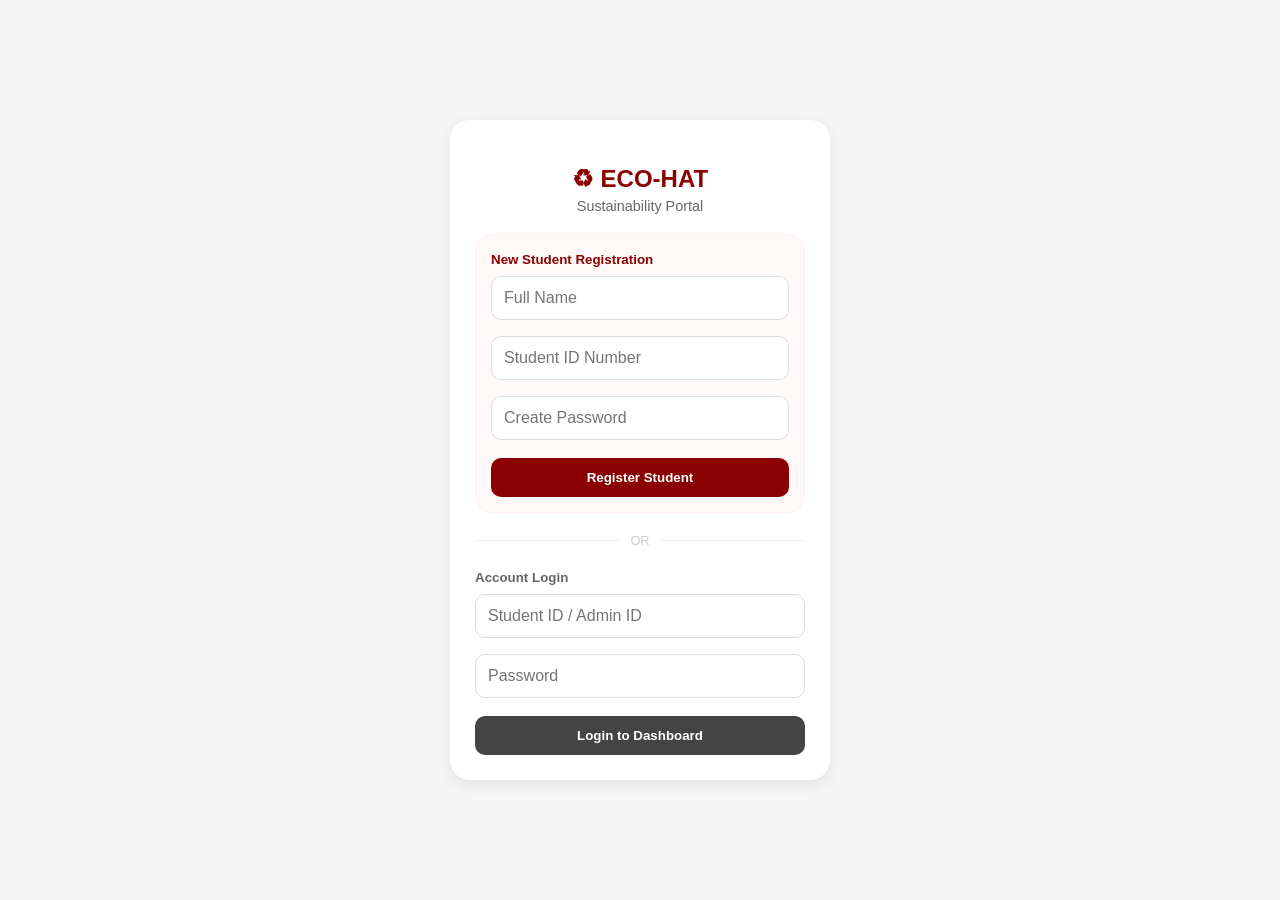
==== index.html @ 0f217b46 "Pushed for initial trial deployment, subject for further changes and development." ====
<!DOCTYPE html>
<html lang="en">
<head>
    <meta charset="UTF-8">
    <meta name="viewport" content="width=device-width, initial-scale=1.0">
    <title>ECO-HAT | Login</title>
    <link rel="stylesheet" href="css/styles.css">
    <style>
        :root { 
            --primary-red: #8B0000; 
            --bg-gray: #f5f5f5; 
            --card-shadow: 0 4px 15px rgba(0,0,0,0.08); 
        }

        body { 
            font-family: 'Segoe UI', sans-serif; 
            margin: 0; 
            background: var(--bg-gray); 
            display: flex; 
            justify-content: center; 
            align-items: center; 
            min-height: 100vh; 
        }

        .card { 
            background: white; 
            padding: 25px; 
            border-radius: 20px; 
            box-shadow: var(--card-shadow); 
            width: 90%; 
            max-width: 380px; 
            box-sizing: border-box;
        }

        input { 
            width: 100%; 
            padding: 12px; 
            margin: 8px 0; 
            border-radius: 10px; 
            border: 1px solid #ddd; 
            box-sizing: border-box;
            font-size: 16px; /* Prevents auto-zoom on mobile */
        }

        button { 
            width: 100%; 
            padding: 12px; 
            border: none; 
            border-radius: 10px; 
            cursor: pointer; 
            font-weight: bold; 
        }

        .divider { display: flex; align-items: center; margin: 20px 0; color: #ccc; font-size: 0.8rem; }
        .divider hr { flex: 1; border: 0; border-top: 1px solid #eee; }

        @media (max-width: 480px) {
            .card { padding: 20px; }
            h2 { font-size: 1.4rem; }
        }
    </style>
</head>
<body>
    <div class="card">
        <h2 style="text-align: center; color: var(--primary-red); margin-bottom: 5px;">♻ ECO-HAT</h2>
        <p style="text-align: center; color: #666; font-size: 0.9rem; margin-top: 0;">Sustainability Portal</p>
        
        <div style="margin-top: 20px;">
            <div style="background: #fff8f8; padding: 15px; border-radius: 15px; border: 1px solid #fee;">
                <small style="color: var(--primary-red); font-weight: bold;">New Student Registration</small>
                <input id="reg-name" type="text" placeholder="Full Name">
                <input id="reg-id" type="text" placeholder="Student ID Number">
                <input id="reg-pass" type="password" placeholder="Create Password">
                <button id="reg-btn" style="background: var(--primary-red); color: white; margin-top: 10px;">Register Student</button>
            </div>
            
            <div class="divider"><hr><span style="padding:0 10px;">OR</span><hr></div>
            
            <small style="color: #666; font-weight: bold;">Account Login</small>
            <input id="login-id" type="text" placeholder="Student ID / Admin ID">
            <input id="login-pass" type="password" placeholder="Password">
            <button id="login-btn" style="background: #444; margin-top: 10px; color: white;">Login to Dashboard</button>
        </div>
    </div>

    <script type="module">
        import User from './js/models/User.js';
        import Storage from './js/services/Storage.js';

        // --- REGISTRATION LOGIC ---
        document.getElementById('reg-btn').addEventListener('click', async () => {
            const name = document.getElementById("reg-name").value.trim();
            const id = document.getElementById("reg-id").value.trim();
            const pass = document.getElementById("reg-pass").value.trim();
            if(!name || !id || !pass) return alert("Fill all fields");

            const btn = document.getElementById('reg-btn');
            try {
                btn.textContent = "Registering...";
                btn.disabled = true;

                const newUser = new User(name, id, pass);
                await Storage.register(newUser); // Waits for Railway API
                
                alert("Registered! You can now login.");
                document.querySelectorAll('input').forEach(i => i.value = "");
            } catch (e) { 
                alert(e.message); 
            } finally {
                btn.textContent = "Register Student";
                btn.disabled = false;
            }
        });

        // --- LOGIN LOGIC ---
        document.getElementById('login-btn').addEventListener('click', async () => {
            const idInput = document.getElementById("login-id").value.trim();
            const passInput = document.getElementById("login-pass").value.trim();

            if (idInput.toUpperCase() === "ADMIN" && passInput === "ECOHAT2026") {
                window.location.href = "admin.html";
                return; 
            }

            const btn = document.getElementById('login-btn');
            try {
                btn.textContent = "Logging in...";
                btn.disabled = true;

                await Storage.login(idInput, passInput); // Waits for Railway API
                window.location.href = "dashboard.html"; 
            } catch (e) { 
                alert(e.message); 
            } finally {
                btn.textContent = "Login to Dashboard";
                btn.disabled = false;
            }
        });
    </script>
</body>
</html>
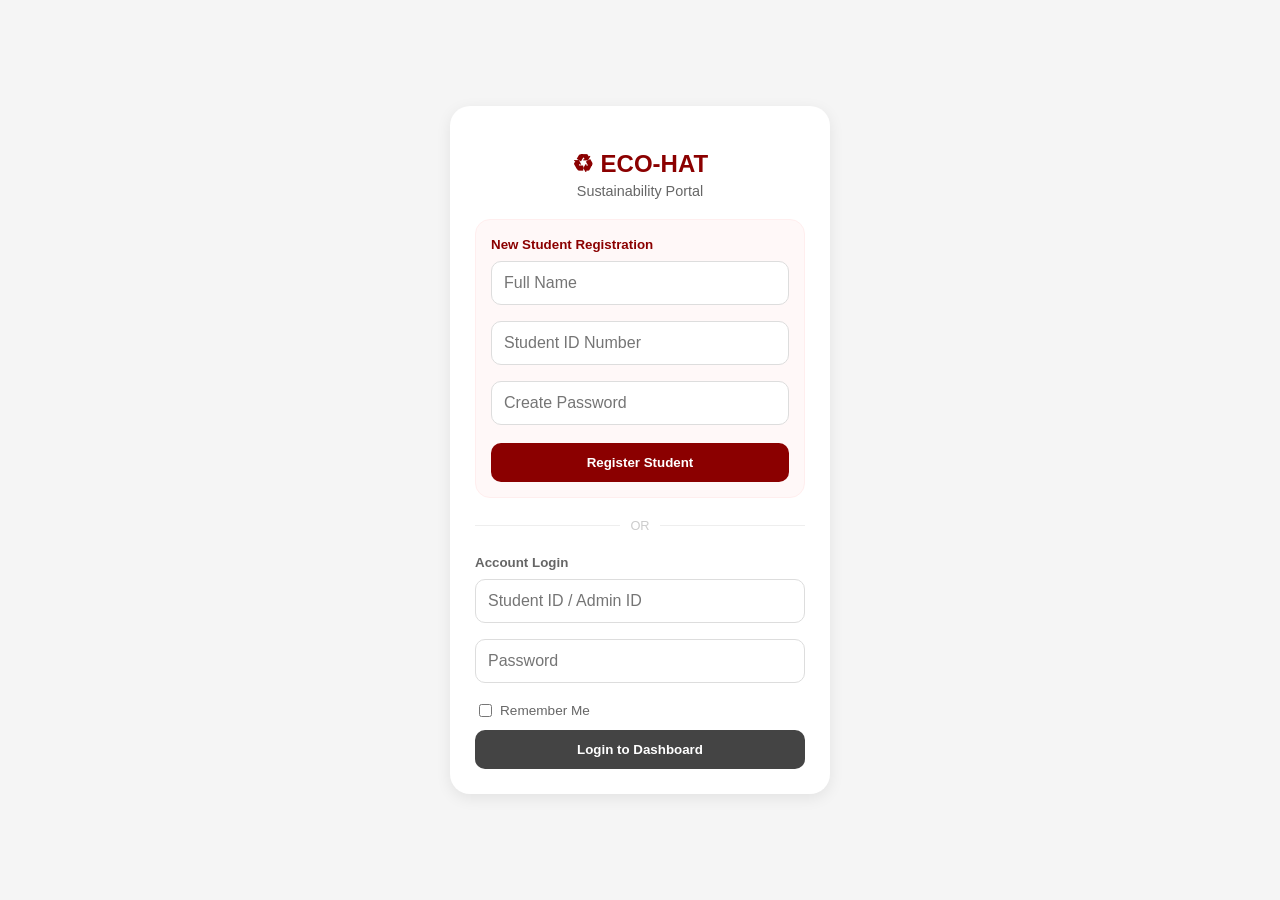
==== commit 60503ddd: "Enhance admin and login functionality: implement logout logic, add remember me feature, and improve " ====
--- a/index.html
+++ b/index.html
@@ -3,8 +3,8 @@
 <head>
     <meta charset="UTF-8">
     <meta name="viewport" content="width=device-width, initial-scale=1.0">
-    <title>ECO-HAT | Login</title>
-    <link rel="stylesheet" href="css/styles.css">
+    <title>ECO-HAT | Sustainability Portal</title>
+    <link rel="stylesheet" href="js/css/styles.css">
     <style>
         :root { 
             --primary-red: #8B0000; 
@@ -32,14 +32,14 @@
             box-sizing: border-box;
         }
 
-        input { 
+        input[type="text"], input[type="password"] { 
             width: 100%; 
             padding: 12px; 
             margin: 8px 0; 
             border-radius: 10px; 
             border: 1px solid #ddd; 
             box-sizing: border-box;
-            font-size: 16px; /* Prevents auto-zoom on mobile */
+            font-size: 16px; 
         }
 
         button { 
@@ -49,6 +49,19 @@
             border-radius: 10px; 
             cursor: pointer; 
             font-weight: bold; 
+        }
+
+        .login-options {
+            display: flex;
+            align-items: center;
+            margin: 10px 0;
+            font-size: 0.85rem;
+            color: #666;
+        }
+
+        .login-options input {
+            width: auto;
+            margin-right: 8px;
         }
 
         .divider { display: flex; align-items: center; margin: 20px 0; color: #ccc; font-size: 0.8rem; }
@@ -66,6 +79,7 @@
         <p style="text-align: center; color: #666; font-size: 0.9rem; margin-top: 0;">Sustainability Portal</p>
         
         <div style="margin-top: 20px;">
+            <!-- Registration Section -->
             <div style="background: #fff8f8; padding: 15px; border-radius: 15px; border: 1px solid #fee;">
                 <small style="color: var(--primary-red); font-weight: bold;">New Student Registration</small>
                 <input id="reg-name" type="text" placeholder="Full Name">
@@ -76,10 +90,18 @@
             
             <div class="divider"><hr><span style="padding:0 10px;">OR</span><hr></div>
             
+            <!-- Login Section -->
             <small style="color: #666; font-weight: bold;">Account Login</small>
             <input id="login-id" type="text" placeholder="Student ID / Admin ID">
             <input id="login-pass" type="password" placeholder="Password">
-            <button id="login-btn" style="background: #444; margin-top: 10px; color: white;">Login to Dashboard</button>
+            
+            <div class="login-options">
+                <label style="display: flex; align-items: center; cursor: pointer;">
+                    <input type="checkbox" id="rememberMe"> Remember Me
+                </label>
+            </div>
+            
+            <button id="login-btn" style="background: #444; color: white;">Login to Dashboard</button>
         </div>
     </div>
 
@@ -87,23 +109,39 @@
         import User from './js/models/User.js';
         import Storage from './js/services/Storage.js';
 
+        // --- AUTO-LOGIN CHECK ---
+        window.addEventListener('load', () => {
+            // Using 'currentUser' so it matches the rest of the application
+            const savedSession = localStorage.getItem('currentUser') || sessionStorage.getItem('currentUser');
+            if (savedSession) {
+                const user = JSON.parse(savedSession);
+                // Redirect based on saved role
+                window.location.href = user.role === "admin" ? "admin.html" : "dashboard.html";
+            }
+        });
+
         // --- REGISTRATION LOGIC ---
         document.getElementById('reg-btn').addEventListener('click', async () => {
             const name = document.getElementById("reg-name").value.trim();
             const id = document.getElementById("reg-id").value.trim();
             const pass = document.getElementById("reg-pass").value.trim();
+            
             if(!name || !id || !pass) return alert("Fill all fields");
+
+            const namePattern = /^[a-zA-Z\s.]+$/;
+            if (!namePattern.test(name)) return alert("Invalid Name!");
+
+            const idPattern = /^\d{4}-\d{5}-BN-\d$/;
+            if (!idPattern.test(id)) return alert("Invalid ID format!");
 
             const btn = document.getElementById('reg-btn');
             try {
                 btn.textContent = "Registering...";
                 btn.disabled = true;
-
                 const newUser = new User(name, id, pass);
-                await Storage.register(newUser); // Waits for Railway API
-                
+                await Storage.register(newUser); 
                 alert("Registered! You can now login.");
-                document.querySelectorAll('input').forEach(i => i.value = "");
+                document.querySelectorAll('input:not([type="checkbox"])').forEach(i => i.value = "");
             } catch (e) { 
                 alert(e.message); 
             } finally {
@@ -116,19 +154,31 @@
         document.getElementById('login-btn').addEventListener('click', async () => {
             const idInput = document.getElementById("login-id").value.trim();
             const passInput = document.getElementById("login-pass").value.trim();
-
-            if (idInput.toUpperCase() === "ADMIN" && passInput === "ECOHAT2026") {
-                window.location.href = "admin.html";
-                return; 
-            }
+            const rememberMe = document.getElementById('rememberMe').checked;
 
             const btn = document.getElementById('login-btn');
             try {
                 btn.textContent = "Logging in...";
                 btn.disabled = true;
 
-                await Storage.login(idInput, passInput); // Waits for Railway API
-                window.location.href = "dashboard.html"; 
+                const userData = await Storage.login(idInput, passInput); 
+                
+                const sessionPayload = JSON.stringify(userData);
+                
+                // Clear any old, conflicting sessions first
+                localStorage.removeItem('currentUser');
+                sessionStorage.removeItem('currentUser');
+
+                // Store session based on "Remember Me" preference using 'currentUser'
+                if (rememberMe) {
+                    localStorage.setItem('currentUser', sessionPayload);
+                } else {
+                    sessionStorage.setItem('currentUser', sessionPayload);
+                }
+
+                // Routing
+                window.location.href = userData.role === "admin" ? "admin.html" : "dashboard.html";
+
             } catch (e) { 
                 alert(e.message); 
             } finally {
--- a/js/css/styles.css
+++ b/js/css/styles.css
@@ -0,0 +1,221 @@
+/* --- Global Reset & Variables --- */
+:root {
+    --maroon: #8B0000;
+    --gold: #DAA520;
+    --bg: #f4f7f6; /* Light grey-blue for a more professional dashboard feel */
+    --white: #ffffff;
+    --sidebar-width: 260px;
+}
+
+* { box-sizing: border-box; }
+
+body { 
+    font-family: 'Segoe UI', Roboto, Helvetica, Arial, sans-serif; 
+    margin: 0; 
+    background-color: var(--bg); 
+    color: #333; 
+    display: flex; /* Required for Sidebar Layout */
+    min-height: 100vh;
+}
+
+/* --- Sidebar Navigation --- */
+.sidebar {
+    width: var(--sidebar-width);
+    background: var(--maroon);
+    color: white;
+    height: 100vh;
+    position: fixed;
+    display: flex;
+    flex-direction: column;
+    transition: 0.3s ease;
+    z-index: 1000;
+    box-shadow: 4px 0 10px rgba(0,0,0,0.1);
+}
+
+.sidebar-header { 
+    padding: 30px; 
+    border-bottom: 1px solid rgba(255,255,255,0.1); 
+    text-align: center;
+}
+
+.nav-links { 
+    list-style: none; 
+    padding: 20px 0; 
+    margin: 0; 
+    display: flex; 
+    flex-direction: column; 
+    height: 100%; 
+}
+
+.nav-links li {
+    padding: 15px 30px;
+    cursor: pointer;
+    transition: 0.3s;
+    font-weight: 500;
+    display: flex;
+    align-items: center;
+    gap: 15px;
+}
+
+.nav-links li:hover, .nav-links li.active {
+    background: rgba(255,255,255,0.1);
+    color: var(--gold);
+    border-left: 4px solid var(--gold);
+}
+
+/* --- Main Content Area --- */
+.main-content {
+    margin-left: var(--sidebar-width);
+    flex: 1;
+    padding: 40px;
+    width: calc(100% - var(--sidebar-width));
+    transition: 0.3s ease;
+}
+
+/* --- Shared Dashboard Cards --- */
+.points-card, .history-card, .profile-header-card, .info-card { 
+    background: var(--white); 
+    border-radius: 20px; 
+    box-shadow: 0 10px 30px rgba(0,0,0,0.05); 
+    margin-bottom: 30px;
+}
+
+.points-card { 
+    padding: 40px; 
+    display: flex; 
+    justify-content: space-around; 
+    align-items: center;
+    border-left: 8px solid var(--gold);
+}
+
+.points-display h1 { 
+    font-size: 4rem; 
+    color: var(--maroon); 
+    margin: 0; 
+}
+
+.label { 
+    color: #888; 
+    font-weight: bold; 
+    text-transform: uppercase; 
+    font-size: 0.75rem;
+    letter-spacing: 1px;
+}
+
+/* --- Buttons --- */
+.redeem-btn { 
+    background: var(--maroon); 
+    color: white; 
+    border: none; 
+    padding: 15px 40px; 
+    border-radius: 12px; 
+    font-weight: bold; 
+    cursor: pointer; 
+    font-size: 1rem;
+    transition: 0.3s;
+}
+
+.redeem-btn:hover { background: #600000; transform: translateY(-2px); }
+
+/* --- Eco-Impact Row --- */
+.eco-impact-row {
+    display: grid;
+    grid-template-columns: repeat(3, 1fr);
+    gap: 20px;
+    margin-bottom: 30px;
+}
+
+.eco-card {
+    background: white;
+    padding: 20px;
+    border-radius: 15px;
+    box-shadow: 0 4px 15px rgba(0,0,0,0.05);
+    border-top: 4px solid var(--gold);
+    transition: transform 0.3s ease;
+    text-align: center;
+}
+
+.eco-card:hover { transform: translateY(-5px); }
+
+.progress-container {
+    width: 100%;
+    background: #eee;
+    border-radius: 10px;
+    height: 10px;
+    margin: 10px 0;
+    overflow: hidden;
+}
+
+.progress-fill {
+    background: linear-gradient(90deg, var(--maroon), var(--gold));
+    height: 100%;
+    transition: width 1s ease-in-out;
+}
+
+/* --- Profile View --- */
+.profile-header-card { padding: 40px; text-align: center; }
+
+.avatar-circle {
+    width: 100px; height: 100px; 
+    background: #f0f0f0; 
+    border-radius: 50%;
+    margin: 0 auto 15px; 
+    display: flex; 
+    align-items: center; 
+    justify-content: center; 
+    font-size: 3rem;
+}
+
+.profile-grid { display: grid; grid-template-columns: 1fr 1fr; gap: 25px; }
+
+.info-row { 
+    display: flex; 
+    justify-content: space-between; 
+    padding: 15px 0; 
+    border-bottom: 1px solid #eee; 
+}
+
+/* --- Activity History --- */
+.history-card { padding: 25px; }
+
+.history-item { 
+    display: flex; 
+    justify-content: space-between; 
+    padding: 15px; 
+    border-radius: 12px; 
+    margin-bottom: 12px;
+    border: 1px solid #eee;
+    border-left: 6px solid #ccc;
+}
+
+/* --- Mobile Header & Responsiveness --- */
+.mobile-header { display: none; }
+
+@media (max-width: 850px) {
+    .sidebar { transform: translateX(-100%); }
+    .sidebar.active { transform: translateX(0); }
+    
+    .main-content { 
+        margin-left: 0; 
+        width: 100%; 
+        padding: 20px; 
+        padding-top: 80px; 
+    }
+
+    .mobile-header { 
+        display: flex; 
+        position: fixed; 
+        top: 0; 
+        width: 100%; 
+        height: 60px; 
+        background: var(--maroon); 
+        color: white; 
+        align-items: center; 
+        padding: 0 20px; 
+        justify-content: space-between;
+        z-index: 1001;
+    }
+
+    .points-card { flex-direction: column; text-align: center; gap: 20px; }
+    .eco-impact-row, .profile-grid { grid-template-columns: 1fr; }
+}
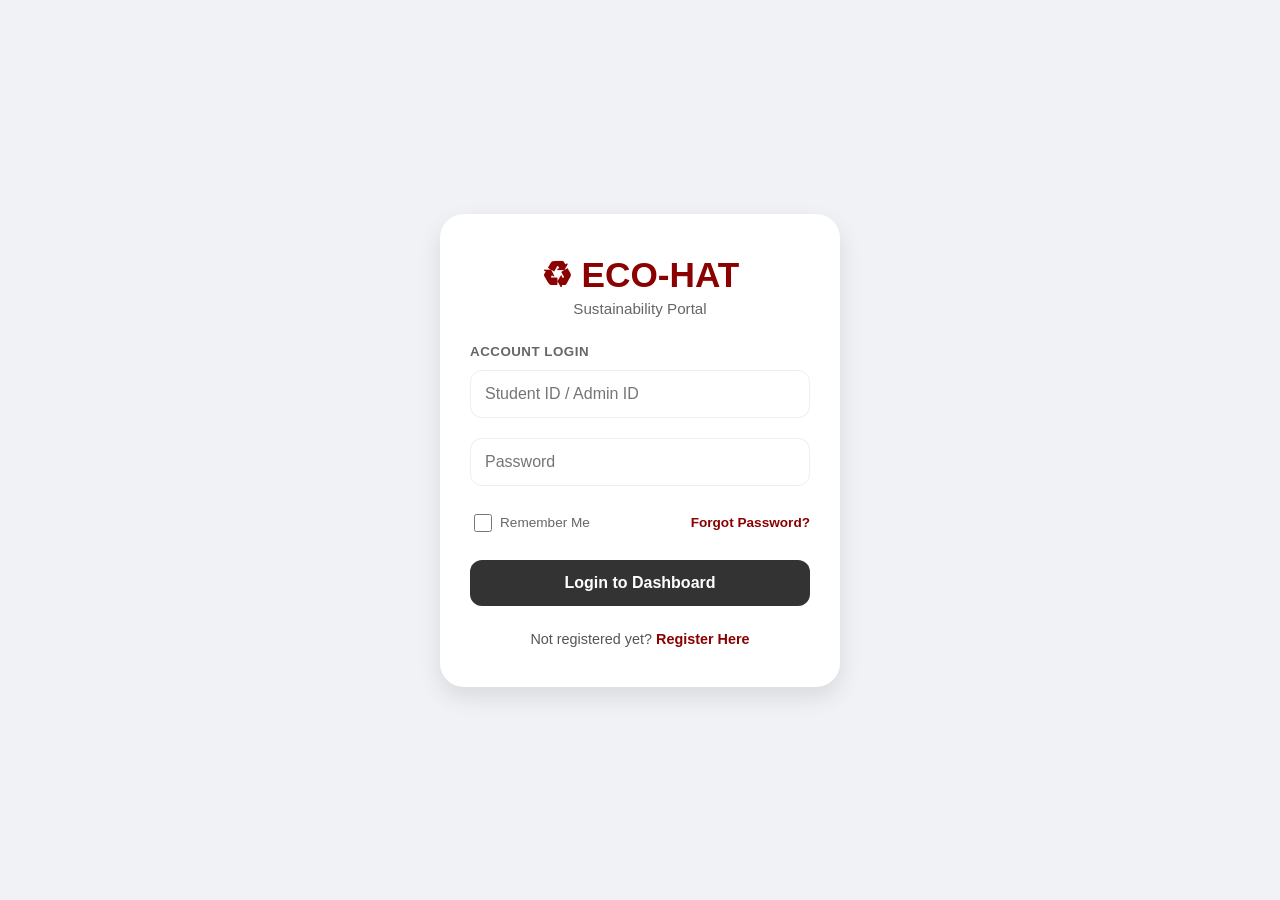
==== commit d6496ce7: "Enhance dashboard and registration features. - Updated dashboard.html to improve leaderboard styling" ====
--- a/index.html
+++ b/index.html
@@ -2,151 +2,170 @@
 <html lang="en">
 <head>
     <meta charset="UTF-8">
-    <meta name="viewport" content="width=device-width, initial-scale=1.0">
+    <meta name="viewport" content="width=device-width, initial-scale=1.0, maximum-scale=1.0, user-scalable=no">
     <title>ECO-HAT | Sustainability Portal</title>
     <link rel="stylesheet" href="js/css/styles.css">
     <style>
         :root { 
             --primary-red: #8B0000; 
-            --bg-gray: #f5f5f5; 
-            --card-shadow: 0 4px 15px rgba(0,0,0,0.08); 
+            --bg-gray: #f0f2f5; 
+            --card-shadow: 0 10px 25px rgba(0,0,0,0.1); 
         }
 
         body { 
-            font-family: 'Segoe UI', sans-serif; 
+            font-family: 'Segoe UI', Roboto, Helvetica, Arial, sans-serif; 
             margin: 0; 
             background: var(--bg-gray); 
             display: flex; 
             justify-content: center; 
             align-items: center; 
-            min-height: 100vh; 
+            min-height: 100vh;
+            /* Added padding to prevent card from touching screen edges on small phones */
+            padding: 20px;
+            box-sizing: border-box;
         }
 
         .card { 
             background: white; 
-            padding: 25px; 
-            border-radius: 20px; 
+            padding: 40px 30px; 
+            border-radius: 24px; 
             box-shadow: var(--card-shadow); 
-            width: 90%; 
-            max-width: 380px; 
+            width: 100%; 
+            /* Responsive width */
+            max-width: 400px; 
             box-sizing: border-box;
+            transition: all 0.3s ease;
+        }
+
+        .logo-container { text-align: center; margin-bottom: 25px; }
+        .logo-text { 
+            color: var(--primary-red); 
+            font-size: 2.2rem; 
+            font-weight: bold; 
+            margin: 0; 
+            display: flex; 
+            align-items: center; 
+            justify-content: center;
+            gap: 12px;
         }
 
         input[type="text"], input[type="password"] { 
             width: 100%; 
-            padding: 12px; 
-            margin: 8px 0; 
-            border-radius: 10px; 
-            border: 1px solid #ddd; 
-            box-sizing: border-box;
+            padding: 14px; 
+            margin: 10px 0; 
+            border-radius: 12px; 
+            border: 1.5px solid #eee; 
+            box-sizing: border-box; 
+            /* 16px is the minimum to prevent iOS auto-zoom */
             font-size: 16px; 
-        }
+            outline: none;
+            transition: border-color 0.2s;
+            -webkit-appearance: none;
+            appearance: none; /* Removes default iOS inner shadows */
+        }
+
+        input:focus { border-color: var(--primary-red); }
 
         button { 
             width: 100%; 
-            padding: 12px; 
+            padding: 14px; 
             border: none; 
-            border-radius: 10px; 
+            border-radius: 12px; 
             cursor: pointer; 
-            font-weight: bold; 
-        }
-
-        .login-options {
-            display: flex;
+            font-weight: 600; 
+            font-size: 16px; 
+            margin-top: 10px;
+            background: #333; 
+            color: white;
+            transition: background 0.3s, transform 0.1s;
+            /* Fix for sticky hover on mobile */
+            -webkit-tap-highlight-color: transparent;
+        }
+
+        button:active { transform: scale(0.98); background: #000; }
+        
+        .footer-links {
+            display: flex; 
+            justify-content: space-between; 
             align-items: center;
-            margin: 10px 0;
-            font-size: 0.85rem;
+            margin: 15px 0; 
+            font-size: 0.85rem; 
             color: #666;
         }
 
-        .login-options input {
-            width: auto;
-            margin-right: 8px;
-        }
-
-        .divider { display: flex; align-items: center; margin: 20px 0; color: #ccc; font-size: 0.8rem; }
-        .divider hr { flex: 1; border: 0; border-top: 1px solid #eee; }
-
-        @media (max-width: 480px) {
-            .card { padding: 20px; }
-            h2 { font-size: 1.4rem; }
+        .link-text { 
+            color: var(--primary-red); 
+            text-decoration: none; 
+            font-weight: 600; 
+            display: inline-block;
+        }
+
+        .toggle-note { 
+            text-align: center; 
+            margin-top: 25px; 
+            font-size: 0.9rem; 
+            color: #555; 
+        }
+
+        /* --- MOBILE RESPONSIVENESS FIXES --- */
+        @media (max-width: 400px) {
+            .card {
+                padding: 30px 20px;
+                border-radius: 20px;
+            }
+            .logo-text {
+                font-size: 1.8rem;
+            }
+            .footer-links {
+                flex-direction: column;
+                gap: 12px;
+                align-items: flex-start;
+            }
+        }
+
+        /* Landscape mode fix for small phones */
+        @media (max-height: 500px) {
+            body {
+                align-items: flex-start;
+                padding: 40px 20px;
+            }
         }
     </style>
 </head>
 <body>
     <div class="card">
-        <h2 style="text-align: center; color: var(--primary-red); margin-bottom: 5px;">♻ ECO-HAT</h2>
-        <p style="text-align: center; color: #666; font-size: 0.9rem; margin-top: 0;">Sustainability Portal</p>
-        
-        <div style="margin-top: 20px;">
-            <!-- Registration Section -->
-            <div style="background: #fff8f8; padding: 15px; border-radius: 15px; border: 1px solid #fee;">
-                <small style="color: var(--primary-red); font-weight: bold;">New Student Registration</small>
-                <input id="reg-name" type="text" placeholder="Full Name">
-                <input id="reg-id" type="text" placeholder="Student ID Number">
-                <input id="reg-pass" type="password" placeholder="Create Password">
-                <button id="reg-btn" style="background: var(--primary-red); color: white; margin-top: 10px;">Register Student</button>
-            </div>
-            
-            <div class="divider"><hr><span style="padding:0 10px;">OR</span><hr></div>
-            
-            <!-- Login Section -->
-            <small style="color: #666; font-weight: bold;">Account Login</small>
-            <input id="login-id" type="text" placeholder="Student ID / Admin ID">
-            <input id="login-pass" type="password" placeholder="Password">
-            
-            <div class="login-options">
-                <label style="display: flex; align-items: center; cursor: pointer;">
-                    <input type="checkbox" id="rememberMe"> Remember Me
-                </label>
-            </div>
-            
-            <button id="login-btn" style="background: #444; color: white;">Login to Dashboard</button>
+        <div class="logo-container">
+            <h2 class="logo-text">♻ ECO-HAT</h2>
+            <p style="color: #666; font-size: 0.95rem; margin-top: 5px;">Sustainability Portal</p>
+        </div>
+
+        <small style="color: #666; font-weight: 700; text-transform: uppercase; letter-spacing: 0.5px;">Account Login</small>
+        <input id="login-id" type="text" placeholder="Student ID / Admin ID" inputmode="text">
+        <input id="login-pass" type="password" placeholder="Password">
+        
+        <div class="footer-links">
+            <label style="display: flex; align-items: center; cursor: pointer;">
+                <input type="checkbox" id="rememberMe" style="margin-right: 8px; width: 18px; height: 18px;"> Remember Me
+            </label>
+            <a href="#" class="link-text">Forgot Password?</a>
+        </div>
+        
+        <button id="login-btn">Login to Dashboard</button>
+        
+        <div class="toggle-note">
+            Not registered yet? <a href="register.html" class="link-text">Register Here</a>
         </div>
     </div>
 
     <script type="module">
-        import User from './js/models/User.js';
         import Storage from './js/services/Storage.js';
 
         // --- AUTO-LOGIN CHECK ---
         window.addEventListener('load', () => {
-            // Using 'currentUser' so it matches the rest of the application
             const savedSession = localStorage.getItem('currentUser') || sessionStorage.getItem('currentUser');
             if (savedSession) {
                 const user = JSON.parse(savedSession);
-                // Redirect based on saved role
                 window.location.href = user.role === "admin" ? "admin.html" : "dashboard.html";
-            }
-        });
-
-        // --- REGISTRATION LOGIC ---
-        document.getElementById('reg-btn').addEventListener('click', async () => {
-            const name = document.getElementById("reg-name").value.trim();
-            const id = document.getElementById("reg-id").value.trim();
-            const pass = document.getElementById("reg-pass").value.trim();
-            
-            if(!name || !id || !pass) return alert("Fill all fields");
-
-            const namePattern = /^[a-zA-Z\s.]+$/;
-            if (!namePattern.test(name)) return alert("Invalid Name!");
-
-            const idPattern = /^\d{4}-\d{5}-BN-\d$/;
-            if (!idPattern.test(id)) return alert("Invalid ID format!");
-
-            const btn = document.getElementById('reg-btn');
-            try {
-                btn.textContent = "Registering...";
-                btn.disabled = true;
-                const newUser = new User(name, id, pass);
-                await Storage.register(newUser); 
-                alert("Registered! You can now login.");
-                document.querySelectorAll('input:not([type="checkbox"])').forEach(i => i.value = "");
-            } catch (e) { 
-                alert(e.message); 
-            } finally {
-                btn.textContent = "Register Student";
-                btn.disabled = false;
             }
         });
 
@@ -155,35 +174,33 @@
             const idInput = document.getElementById("login-id").value.trim();
             const passInput = document.getElementById("login-pass").value.trim();
             const rememberMe = document.getElementById('rememberMe').checked;
-
             const btn = document.getElementById('login-btn');
+
+            if (!idInput || !passInput) return alert("Please enter both ID and Password");
+
             try {
-                btn.textContent = "Logging in...";
+                btn.textContent = "Authenticating...";
                 btn.disabled = true;
 
                 const userData = await Storage.login(idInput, passInput); 
-                
                 const sessionPayload = JSON.stringify(userData);
                 
-                // Clear any old, conflicting sessions first
                 localStorage.removeItem('currentUser');
                 sessionStorage.removeItem('currentUser');
 
-                // Store session based on "Remember Me" preference using 'currentUser'
                 if (rememberMe) {
                     localStorage.setItem('currentUser', sessionPayload);
                 } else {
                     sessionStorage.setItem('currentUser', sessionPayload);
                 }
 
-                // Routing
                 window.location.href = userData.role === "admin" ? "admin.html" : "dashboard.html";
 
             } catch (e) { 
                 alert(e.message); 
-            } finally {
-                btn.textContent = "Login to Dashboard";
-                btn.disabled = false;
+            } finally { 
+                btn.textContent = "Login to Dashboard"; 
+                btn.disabled = false; 
             }
         });
     </script>
